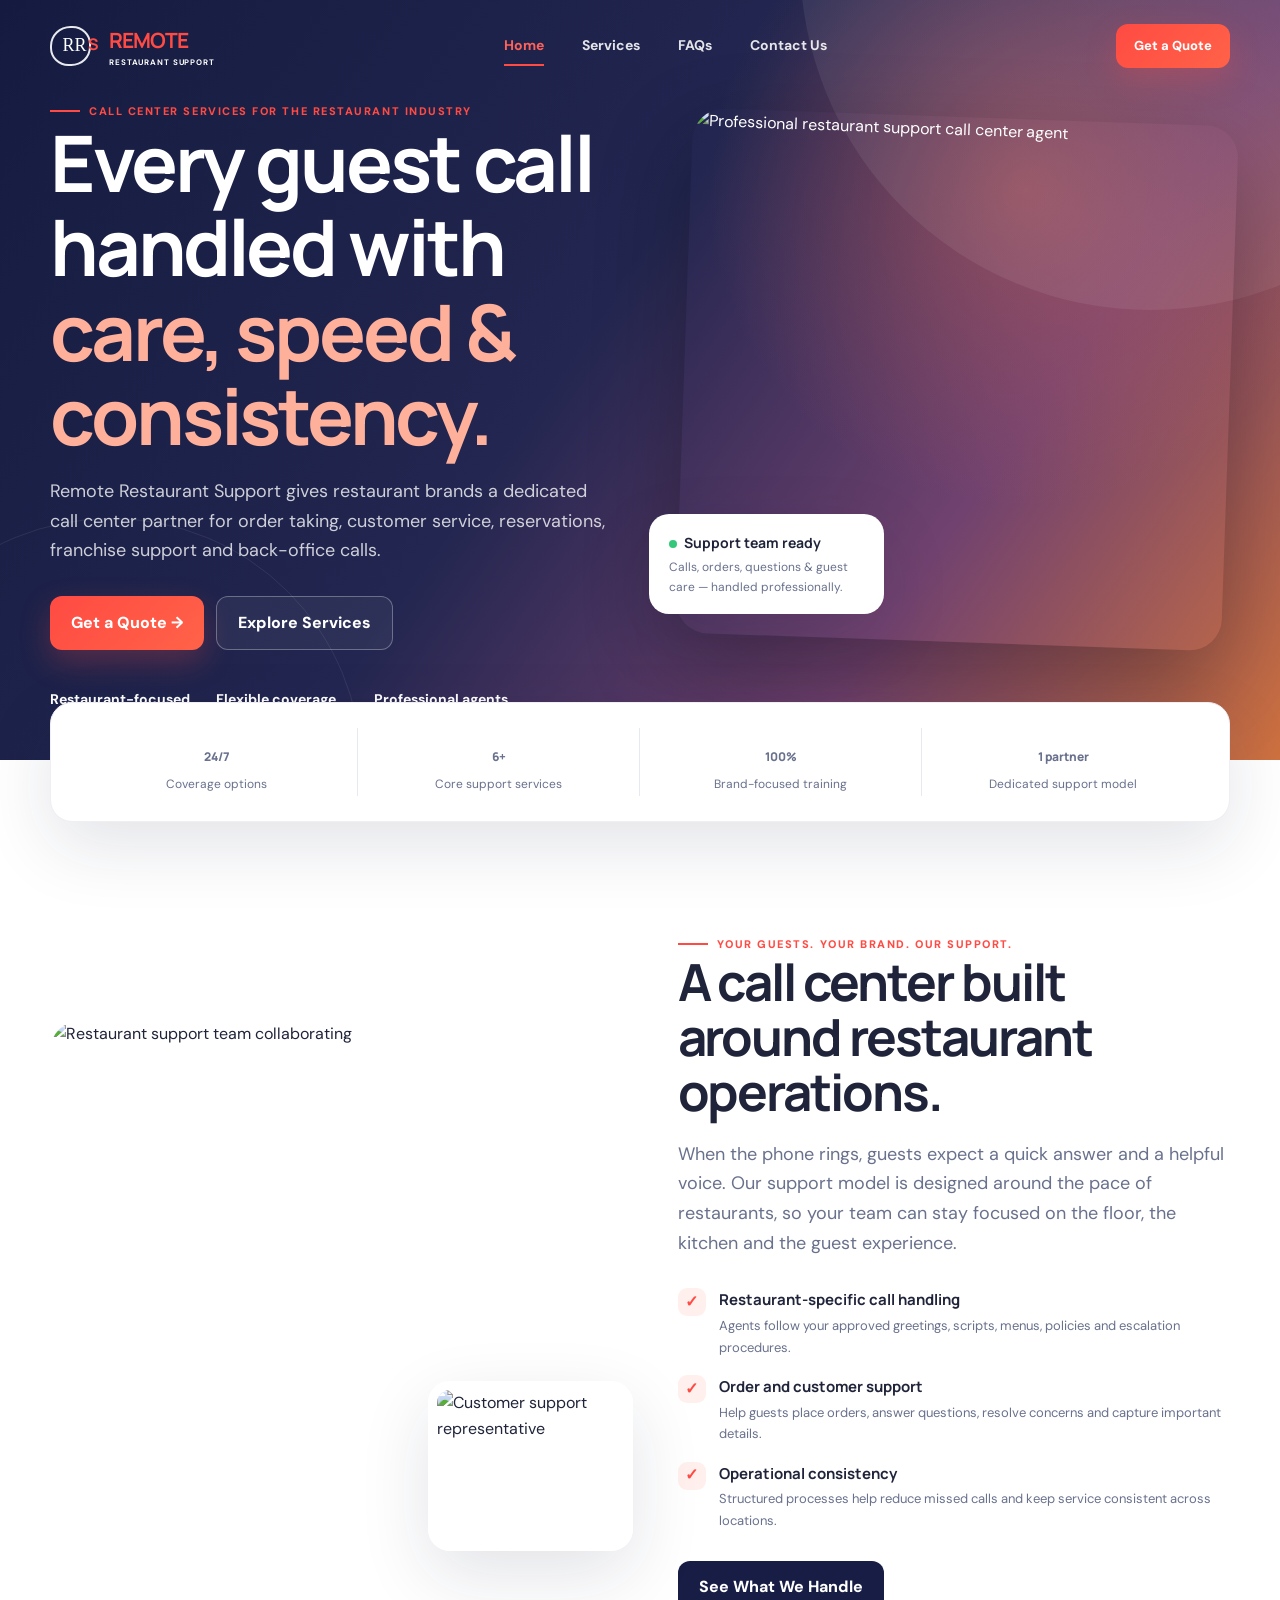
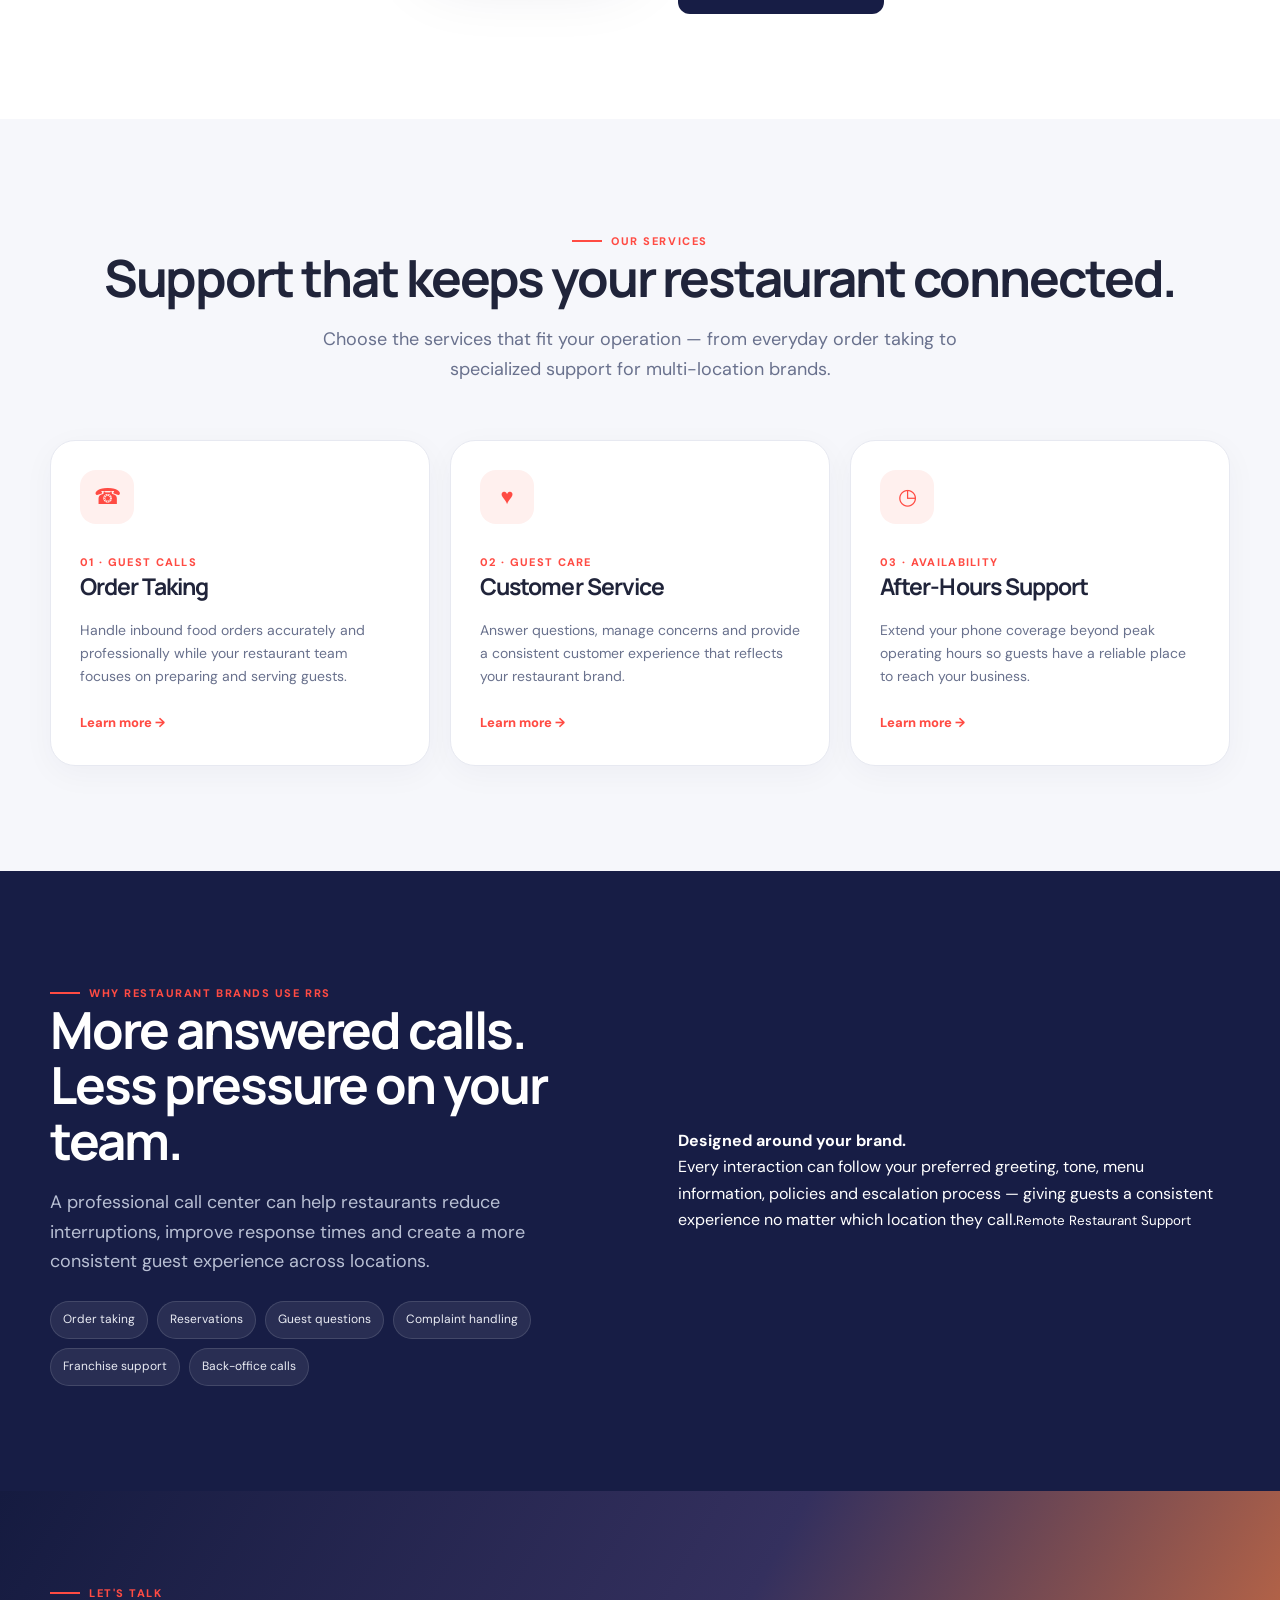
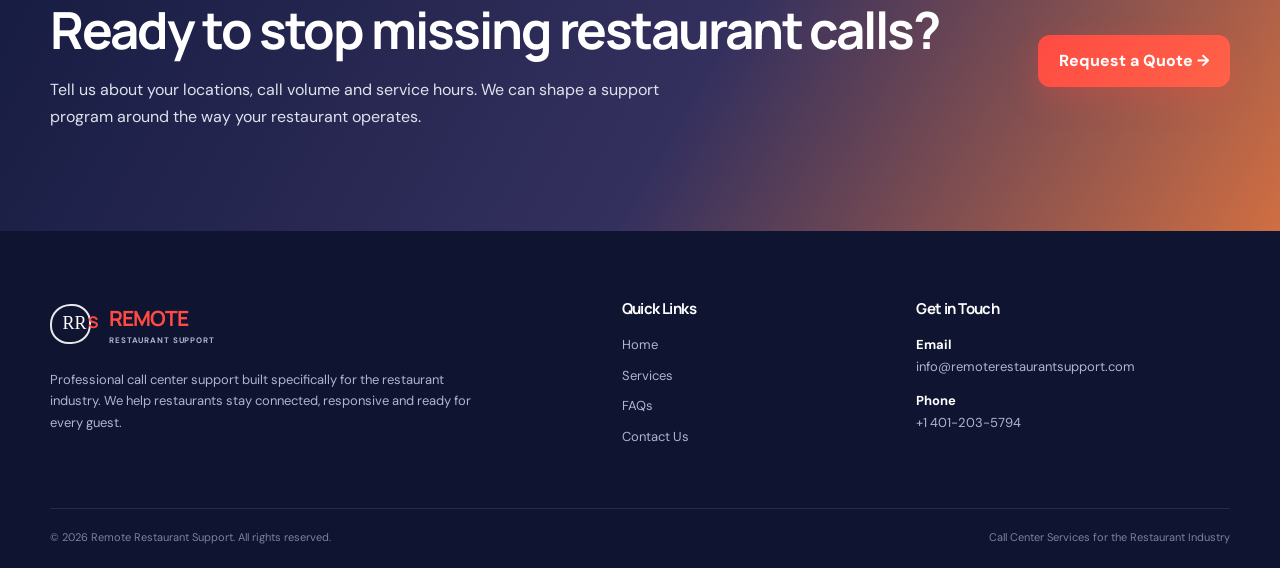
==== index.html @ d1cd43c4 "Initial commit" ====
<!doctype html><html><head><meta charset="utf-8"><meta name="viewport" content="width=device-width,initial-scale=1"><title>Remote Restaurant Support | Call Center Services for Restaurants</title><link rel="stylesheet" href="assets/css/styles.css"></head><body><div id="header"></div>
<section class="hero"><div class="container hero-grid"><div class="hero-copy reveal"><span class="eyebrow">Call Center Services for the Restaurant Industry</span><h1>Every guest call handled with <span>care, speed & consistency.</span></h1><p class="lead">Remote Restaurant Support gives restaurant brands a dedicated call center partner for order taking, customer service, reservations, franchise support and back-office calls.</p><div class="hero-actions"><a class="btn btn-primary" href="contact.html">Get a Quote →</a><a class="btn btn-outline" href="services.html">Explore Services</a></div><div class="trust-row"><div><b>Restaurant-focused</b>Purpose-built support</div><div><b>Flexible coverage</b>Built around your hours</div><div><b>Professional agents</b>Trained to your brand</div></div></div><div class="hero-visual reveal delay-2"><div class="hero-photo"><img src="https://images.unsplash.com/photo-1525182008055-f88b95ff7980?auto=format&fit=crop&w=1200&q=85" alt="Professional restaurant support call center agent"></div><div class="hero-card"><strong><span class="dot"></span>Support team ready</strong><span>Calls, orders, questions & guest care — handled professionally.</span></div></div></div></section>
<section class="stats"><div class="container stats-grid"><div class="stat"><strong><span data-count="24" data-suffix="/7">0</span></strong><span>Coverage options</span></div><div class="stat"><strong><span data-count="6" data-suffix="+">0</span></strong><span>Core support services</span></div><div class="stat"><strong><span data-count="100" data-suffix="%">0</span></strong><span>Brand-focused training</span></div><div class="stat"><strong><span data-count="1" data-suffix=" partner">0</span></strong><span>Dedicated support model</span></div></div></section>
<section class="section"><div class="container split"><div class="image-stack reveal"><img src="https://images.unsplash.com/photo-1556761175-b413da4baf72?auto=format&fit=crop&w=1000&q=85" alt="Restaurant support team collaborating"><img class="mini" src="https://images.unsplash.com/photo-1556740749-887f6717d7e4?auto=format&fit=crop&w=500&q=85" alt="Customer support representative"></div><div class="reveal delay-1"><span class="eyebrow">Your guests. Your brand. Our support.</span><h2>A call center built around restaurant operations.</h2><p class="lead">When the phone rings, guests expect a quick answer and a helpful voice. Our support model is designed around the pace of restaurants, so your team can stay focused on the floor, the kitchen and the guest experience.</p><div class="check-list"><div class="check"><i>✓</i><div><b>Restaurant-specific call handling</b><span>Agents follow your approved greetings, scripts, menus, policies and escalation procedures.</span></div></div><div class="check"><i>✓</i><div><b>Order and customer support</b><span>Help guests place orders, answer questions, resolve concerns and capture important details.</span></div></div><div class="check"><i>✓</i><div><b>Operational consistency</b><span>Structured processes help reduce missed calls and keep service consistent across locations.</span></div></div></div><a class="btn btn-dark" href="services.html">See What We Handle</a></div></div></section>
<section class="section soft"><div class="container"><div class="section-head reveal"><span class="eyebrow">Our Services</span><h2>Support that keeps your restaurant connected.</h2><p class="lead">Choose the services that fit your operation — from everyday order taking to specialized support for multi-location brands.</p></div><div class="cards"><div class="card reveal"><div class="icon">☎</div><span class="service-label">01 · Guest Calls</span><h3>Order Taking</h3><p>Handle inbound food orders accurately and professionally while your restaurant team focuses on preparing and serving guests.</p><a href="services.html">Learn more →</a></div><div class="card reveal delay-1"><div class="icon">♥</div><span class="service-label">02 · Guest Care</span><h3>Customer Service</h3><p>Answer questions, manage concerns and provide a consistent customer experience that reflects your restaurant brand.</p><a href="services.html">Learn more →</a></div><div class="card reveal delay-2"><div class="icon">◷</div><span class="service-label">03 · Availability</span><h3>After-Hours Support</h3><p>Extend your phone coverage beyond peak operating hours so guests have a reliable place to reach your business.</p><a href="services.html">Learn more →</a></div></div></div></section>
<section class="section dark"><div class="container split"><div class="reveal"><span class="eyebrow">Why Restaurant Brands Use RRS</span><h2>More answered calls. Less pressure on your team.</h2><p class="lead">A professional call center can help restaurants reduce interruptions, improve response times and create a more consistent guest experience across locations.</p><div class="pill-row"><span class="pill">Order taking</span><span class="pill">Reservations</span><span class="pill">Guest questions</span><span class="pill">Complaint handling</span><span class="pill">Franchise support</span><span class="pill">Back-office calls</span></div></div><div class="quote reveal delay-2"><strong>Designed around your brand.</strong><br>Every interaction can follow your preferred greeting, tone, menu information, policies and escalation process — giving guests a consistent experience no matter which location they call.<small>Remote Restaurant Support</small></div></div></section>
<section class="callout"><div class="container callout-inner"><div><span class="eyebrow">Let's talk</span><h2>Ready to stop missing restaurant calls?</h2><p>Tell us about your locations, call volume and service hours. We can shape a support program around the way your restaurant operates.</p></div><a class="btn btn-primary" href="contact.html">Request a Quote →</a></div></section><div id="footer"></div><script src="assets/js/template.js"></script><script src="assets/js/app.js"></script><script>document.getElementById('header').innerHTML=header('home');document.getElementById('footer').innerHTML=footer();</script></body></html>
---- assets/css/styles.css ----
@import url('https://fonts.googleapis.com/css2?family=DM+Sans:wght@400;500;600;700&family=Manrope:wght@600;700;800&display=swap');
:root{--navy:#171d45;--navy2:#25265b;--purple:#75446f;--orange:#ff4b43;--orange2:#ff7655;--ink:#20243a;--muted:#69718d;--soft:#f6f7fb;--line:#e7e9f1;--white:#fff;--shadow:0 24px 70px rgba(23,29,69,.12);--radius:24px}
*{box-sizing:border-box}html{scroll-behavior:smooth}body{margin:0;font-family:'DM Sans',sans-serif;color:var(--ink);background:#fff;line-height:1.65}a{text-decoration:none;color:inherit}img{display:block;max-width:100%}.container{width:min(1180px,calc(100% - 40px));margin:auto}.section{padding:105px 0}.eyebrow{display:inline-flex;align-items:center;gap:9px;color:var(--orange);font-weight:800;text-transform:uppercase;letter-spacing:.14em;font-size:11px}.eyebrow:before{content:'';width:30px;height:2px;background:var(--orange)}h1,h2,h3,h4{font-family:'Manrope',sans-serif;line-height:1.08;letter-spacing:-.04em;margin:0 0 20px}h1{font-size:clamp(46px,6.4vw,78px)}h2{font-size:clamp(34px,4vw,54px)}h3{font-size:23px}.lead{font-size:18px;color:var(--muted);max-width:670px}.btn{display:inline-flex;align-items:center;justify-content:center;gap:9px;border:0;border-radius:12px;padding:13px 21px;font-weight:800;transition:.25s;cursor:pointer}.btn-primary{background:linear-gradient(135deg,var(--orange),#ff6248);color:#fff;box-shadow:0 12px 30px rgba(255,75,67,.25)}.btn-primary:hover{transform:translateY(-3px);box-shadow:0 17px 34px rgba(255,75,67,.34)}.btn-outline{border:1px solid rgba(255,255,255,.3);color:#fff;background:rgba(255,255,255,.05)}.btn-outline:hover{background:#fff;color:var(--navy)}.btn-dark{background:var(--navy);color:#fff}
.nav{position:absolute;top:0;left:0;right:0;z-index:50;color:#fff}.nav-inner{height:92px;display:flex;align-items:center;justify-content:space-between}.brand{display:flex;align-items:center;gap:10px}.brand-mark{position:relative;width:49px;height:43px;color:#fff;font-family:Georgia,serif;font-size:18px;line-height:43px;text-align:center}.brand-mark:before{content:'';position:absolute;inset:2px 8px 1px 0;border:2px solid #fff;border-radius:50% 45% 48% 45%;opacity:.9}.brand-mark span{position:relative;z-index:2}.brand-mark b{position:absolute;right:0;bottom:1px;color:var(--orange);font-family:'Manrope';font-size:16px;z-index:3}.brand-text strong{display:block;font-family:'Manrope';font-size:21px;letter-spacing:-.05em;color:var(--orange)}.brand-text small{display:block;font-size:8px;letter-spacing:.11em;color:#fff;font-weight:700;margin-top:-2px}.nav-links{display:flex;align-items:center;gap:38px;font-weight:700;font-size:14px}.nav-links a{opacity:.88;position:relative;transition:.2s}.nav-links a:after{content:'';position:absolute;left:0;right:100%;bottom:-8px;height:2px;background:var(--orange);transition:.25s}.nav-links a:hover,.nav-links a.active{opacity:1;color:#ff6259}.nav-links a.active:after{right:0}.menu{display:none;background:none;border:0;color:#fff;font-size:29px}.nav-cta{padding:11px 18px;font-size:13px}
.hero{min-height:760px;display:flex;align-items:center;position:relative;overflow:hidden;background:radial-gradient(circle at 80% 25%,rgba(255,117,86,.35),transparent 27%),linear-gradient(125deg,#151b40 0%,#222650 45%,#71426f 73%,#ce713f 100%);color:#fff}.hero:before{content:'';position:absolute;width:700px;height:700px;border-radius:50%;right:-220px;top:-390px;background:rgba(255,255,255,.07)}.hero:after{content:'';position:absolute;left:-140px;bottom:-260px;width:500px;height:500px;border-radius:50%;border:1px solid rgba(255,255,255,.08)}.hero-grid{display:grid;grid-template-columns:1.02fr .98fr;gap:65px;align-items:center;position:relative;z-index:2}.hero-copy{padding-top:65px}.hero h1{max-width:730px}.hero h1 span{color:#ffb09a}.hero .lead{color:rgba(255,255,255,.78)}.hero-actions{display:flex;gap:12px;flex-wrap:wrap;margin-top:30px}.trust-row{display:flex;gap:26px;flex-wrap:wrap;margin-top:38px;color:rgba(255,255,255,.7);font-size:12px}.trust-row b{color:#fff;display:block;font-size:14px}.hero-visual{position:relative}.hero-photo{border-radius:32px;overflow:hidden;box-shadow:0 35px 90px rgba(0,0,0,.3);transform:rotate(2deg)}.hero-photo img{width:100%;height:525px;object-fit:cover}.hero-card{position:absolute;left:-35px;bottom:28px;background:#fff;color:var(--ink);border-radius:20px;padding:17px 20px;box-shadow:var(--shadow);width:235px}.hero-card strong{display:block;font-family:'Manrope';font-size:14px}.hero-card span{display:block;color:var(--muted);font-size:12px;margin-top:4px}.hero-card .dot{display:inline-block;width:8px;height:8px;border-radius:50%;background:#35c77a;margin-right:7px}
.stats{margin-top:-58px;position:relative;z-index:5}.stats-grid{display:grid;grid-template-columns:repeat(4,1fr);background:#fff;border:1px solid #eeeef3;border-radius:22px;box-shadow:var(--shadow);padding:25px}.stat{text-align:center;border-right:1px solid var(--line)}.stat:last-child{border:0}.stat strong{display:block;font:800 31px 'Manrope';color:var(--navy)}.stat span{color:var(--muted);font-size:12px}
.section-head{text-align:center;margin-bottom:55px}.section-head .lead{margin:auto}.soft{background:var(--soft)}.dark{background:var(--navy);color:#fff}.dark .lead{color:#b8bfd3}.split{display:grid;grid-template-columns:1fr 1fr;gap:75px;align-items:center}.image-stack{position:relative}.image-stack>img{width:100%;height:500px;object-fit:cover;border-radius:30px}.image-stack .mini{position:absolute;width:205px;height:170px;right:-30px;bottom:-30px;border:9px solid #fff;border-radius:22px;box-shadow:var(--shadow);object-fit:cover}.check-list{display:grid;gap:17px;margin:30px 0}.check{display:flex;gap:13px}.check i{flex:0 0 28px;width:28px;height:28px;display:grid;place-items:center;background:#fff0ee;color:var(--orange);border-radius:9px;font-style:normal;font-weight:900}.check b{display:block;font-family:'Manrope';font-size:15px}.check span{display:block;color:var(--muted);font-size:13px;margin-top:2px}
.cards{display:grid;grid-template-columns:repeat(3,1fr);gap:20px}.card{background:#fff;border:1px solid var(--line);border-radius:25px;padding:29px;transition:.3s;box-shadow:0 8px 32px rgba(23,29,69,.04)}.card:hover{transform:translateY(-8px);box-shadow:var(--shadow)}.icon{width:54px;height:54px;border-radius:16px;display:grid;place-items:center;background:#fff0ee;color:var(--orange);font-size:22px;margin-bottom:24px}.card p{color:var(--muted);font-size:14px}.card a{display:inline-block;color:var(--orange);font-weight:800;font-size:13px;margin-top:10px}.service-label{font-size:11px;font-weight:800;color:var(--orange);text-transform:uppercase;letter-spacing:.12em}
.callout{padding:85px 0;background:linear-gradient(120deg,#151b40,#34305e 55%,#d06e42);color:#fff}.callout-inner{display:flex;justify-content:space-between;align-items:center;gap:35px}.callout p{color:#dfe2ec;max-width:660px}.pill-row{display:flex;flex-wrap:wrap;gap:9px;margin-top:24px}.pill{padding:8px 12px;border-radius:999px;background:rgba(255,255,255,.08);border:1px solid rgba(255,255,255,.12);font-size:12px;color:#e9ebf3}
.page-hero{padding:175px 0 95px;background:radial-gradient(circle at 82% 25%,rgba(255,111,82,.32),transparent 27%),linear-gradient(120deg,#151b40,#31305e 55%,#cb7042);color:#fff;position:relative;overflow:hidden}.page-hero:after{content:'';position:absolute;right:-130px;top:-300px;width:530px;height:530px;border-radius:50%;background:rgba(255,255,255,.07)}.page-hero .container{position:relative;z-index:2}.page-hero p{color:#dce0eb}.process{display:grid;grid-template-columns:repeat(4,1fr);gap:18px}.step{background:#fff;border:1px solid var(--line);border-radius:22px;padding:26px;position:relative}.step-number{font:800 12px 'Manrope';color:var(--orange);letter-spacing:.12em}.step h3{font-size:19px;margin-top:14px}.step p{color:var(--muted);font-size:13px}
.faq-grid{max-width:950px;margin:auto}.faq-section{margin-bottom:58px}.faq-section h2{text-align:center;font-size:32px}.faq-item{border:1px solid var(--line);border-radius:15px;background:#fff;margin:10px 0;overflow:hidden;box-shadow:0 6px 22px rgba(23,29,69,.035)}.faq-q{width:100%;padding:19px 21px;border:0;background:none;text-align:left;display:flex;justify-content:space-between;gap:20px;font:700 15px 'DM Sans';color:var(--ink);cursor:pointer}.faq-q span{color:var(--orange);font-size:22px;line-height:1;transition:.25s}.faq-a{max-height:0;overflow:hidden;padding:0 21px;color:var(--muted);font-size:14px;transition:.3s}.faq-item.open .faq-a{max-height:170px;padding-bottom:19px}.faq-item.open .faq-q span{transform:rotate(45deg)}
.contact-grid{display:grid;grid-template-columns:.9fr 1.1fr;gap:55px;align-items:start}.contact-panel{background:linear-gradient(145deg,#151b40,#272a59);color:#fff;border-radius:28px;padding:34px;position:relative;overflow:hidden}.contact-panel:after{content:'';position:absolute;width:230px;height:230px;border-radius:50%;right:-90px;bottom:-100px;background:rgba(255,255,255,.07)}.contact-panel p{color:#c2c7d8}.contact-item{display:flex;gap:13px;align-items:flex-start;padding:17px 0;border-top:1px solid rgba(255,255,255,.12)}.contact-item:first-of-type{margin-top:30px}.contact-icon{width:40px;height:40px;border-radius:12px;background:rgba(255,255,255,.1);display:grid;place-items:center;color:#ff8370}.contact-item b{display:block;font-size:13px}.contact-item a{color:#fff;font-size:13px}.form-card{padding:34px;border:1px solid var(--line);border-radius:28px;box-shadow:var(--shadow)}.form{display:grid;grid-template-columns:1fr 1fr;gap:15px}.field{display:grid;gap:7px}.field.full{grid-column:1/-1}.field label{font-size:12px;font-weight:800}.field input,.field textarea,.field select{width:100%;padding:14px 15px;border:1px solid #dfe2ea;border-radius:12px;font:inherit;outline:none;background:#fff}.field textarea{min-height:135px;resize:vertical}.field input:focus,.field textarea:focus,.field select:focus{border-color:var(--orange);box-shadow:0 0 0 4px rgba(255,75,67,.09)}
footer{background:#0f1430;color:#fff;padding:70px 0 22px}.footer-top{display:grid;grid-template-columns:1.4fr .65fr .85fr;gap:55px}.footer-brand .brand-text small{color:#aeb6cc}.footer-copy{color:#9fa8c0;max-width:430px;font-size:13px;margin-top:22px}.footer-top h4{font-size:15px;margin-bottom:17px}.footer-top>div>a:not(.brand){display:block;color:#aeb6cc;font-size:13px;margin:9px 0}.footer-top p{color:#aeb6cc;font-size:13px}.footer-top p b{color:#fff}.copyright{border-top:1px solid #252c4a;margin-top:52px;padding-top:19px;display:flex;justify-content:space-between;color:#79839f;font-size:11px}
.reveal{opacity:0;transform:translateY(25px);transition:opacity .7s ease,transform .7s ease}.reveal.visible{opacity:1;transform:none}.delay-1{transition-delay:.1s}.delay-2{transition-delay:.2s}.delay-3{transition-delay:.3s}
@media(max-width:900px){.nav-links{display:none;position:absolute;top:78px;left:20px;right:20px;background:#11183a;padding:21px;border-radius:18px;flex-direction:column;align-items:flex-start;gap:17px;box-shadow:0 20px 50px rgba(0,0,0,.2)}.nav-links.open{display:flex}.menu{display:block}.nav-cta{display:none}.hero{min-height:auto;padding:145px 0 105px}.hero-grid,.split,.contact-grid{grid-template-columns:1fr}.hero-visual{max-width:650px}.stats-grid{grid-template-columns:repeat(2,1fr);gap:18px}.stat:nth-child(2){border:0}.cards{grid-template-columns:1fr 1fr}.process{grid-template-columns:1fr 1fr}.footer-top{grid-template-columns:1fr 1fr}.callout-inner{align-items:flex-start;flex-direction:column}}
@media(max-width:600px){.container{width:calc(100% - 28px)}.section{padding:75px 0}.hero h1{font-size:44px}.hero-photo img{height:390px}.hero-card{left:10px;bottom:14px}.stats{margin-top:-32px}.stats-grid{padding:17px}.stat strong{font-size:25px}.cards,.process,.footer-top{grid-template-columns:1fr}.form{grid-template-columns:1fr}.field.full{grid-column:auto}.page-hero{padding:145px 0 75px}.copyright{flex-direction:column;gap:6px}.brand-text strong{font-size:19px}.nav-inner{height:82px}}
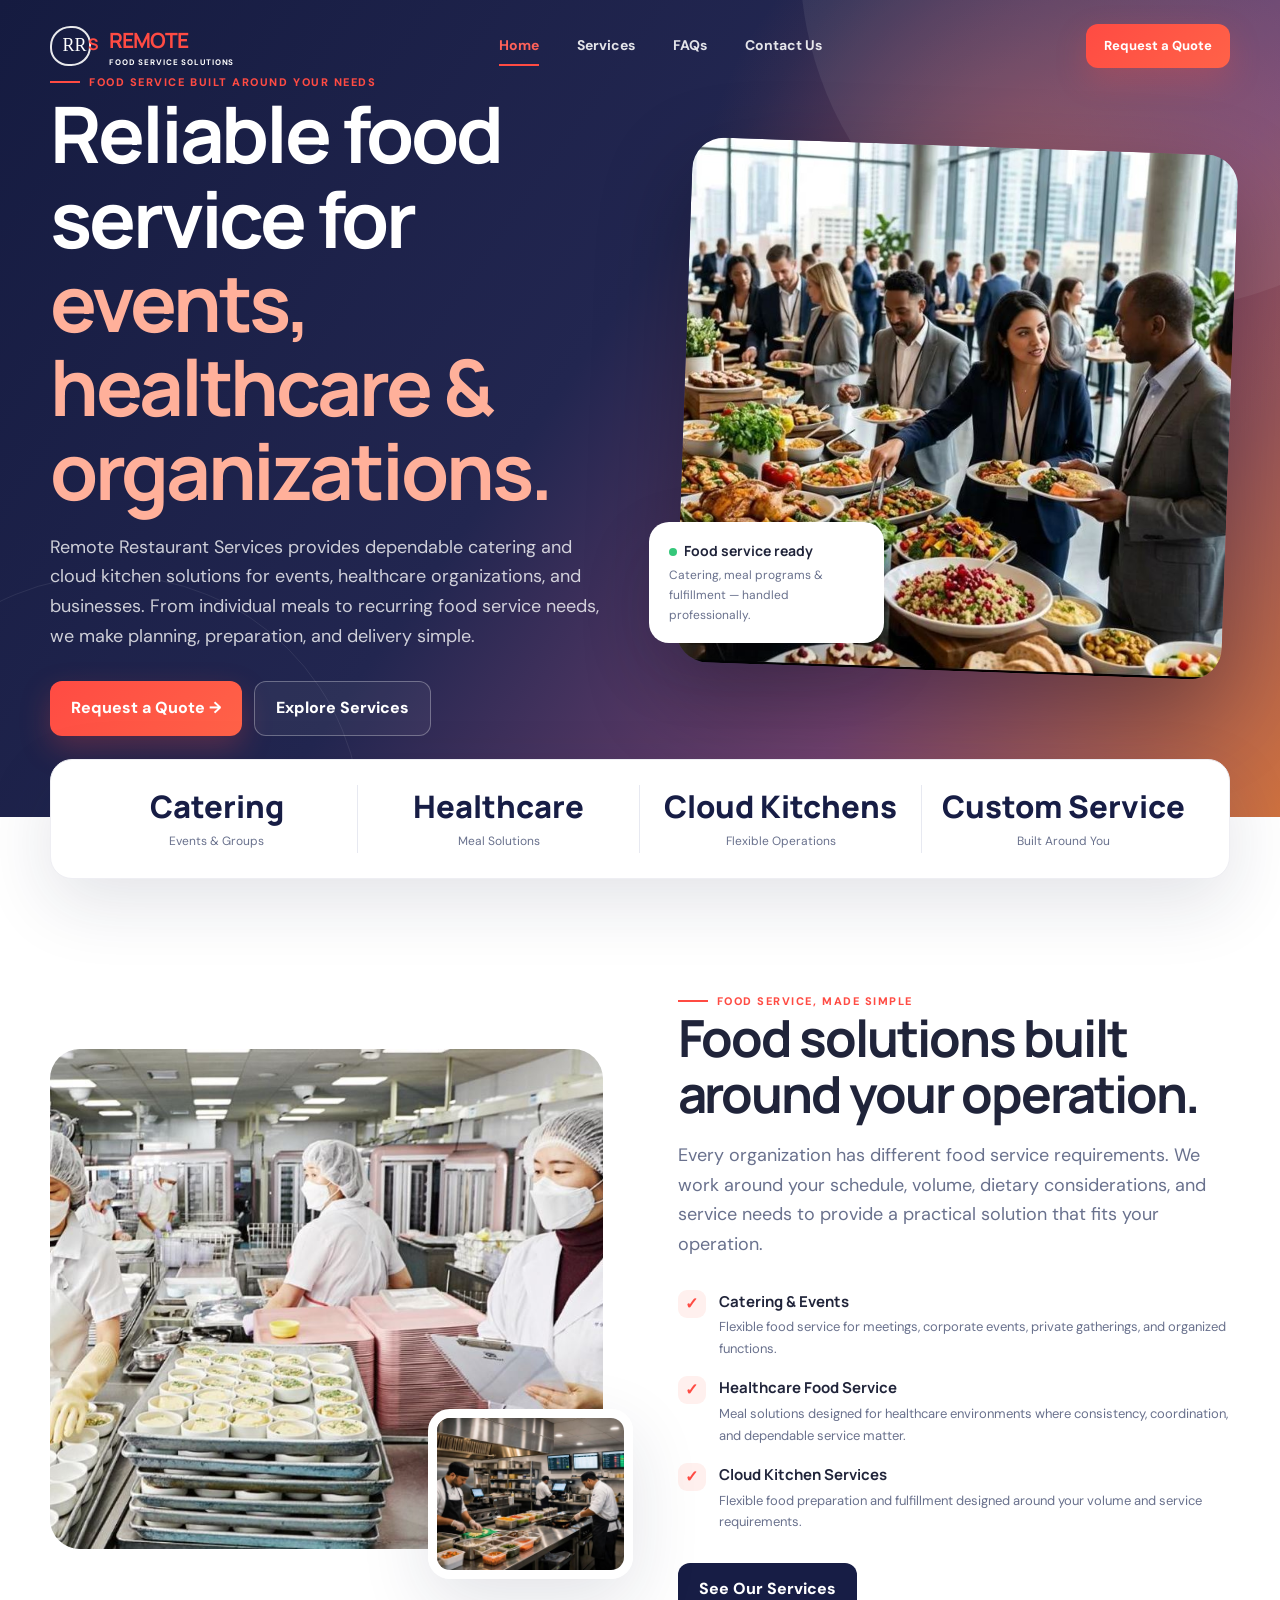
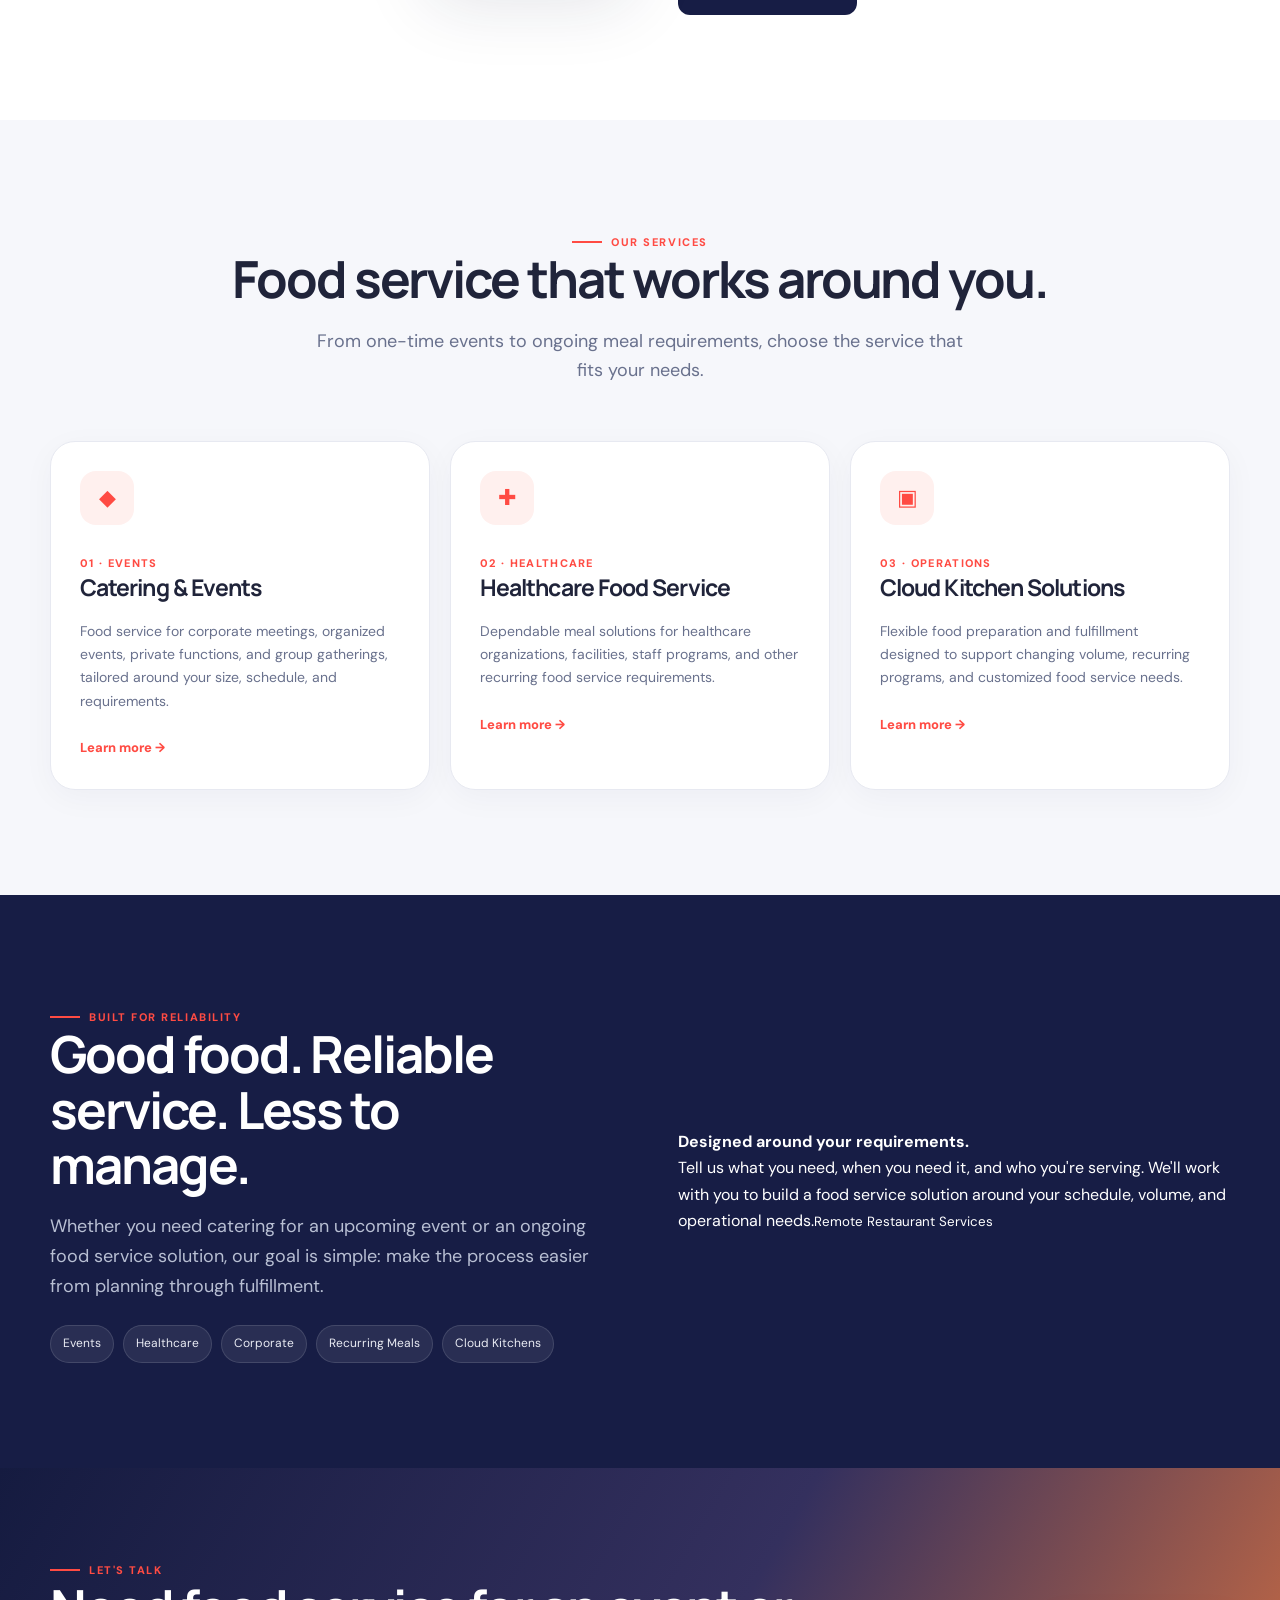
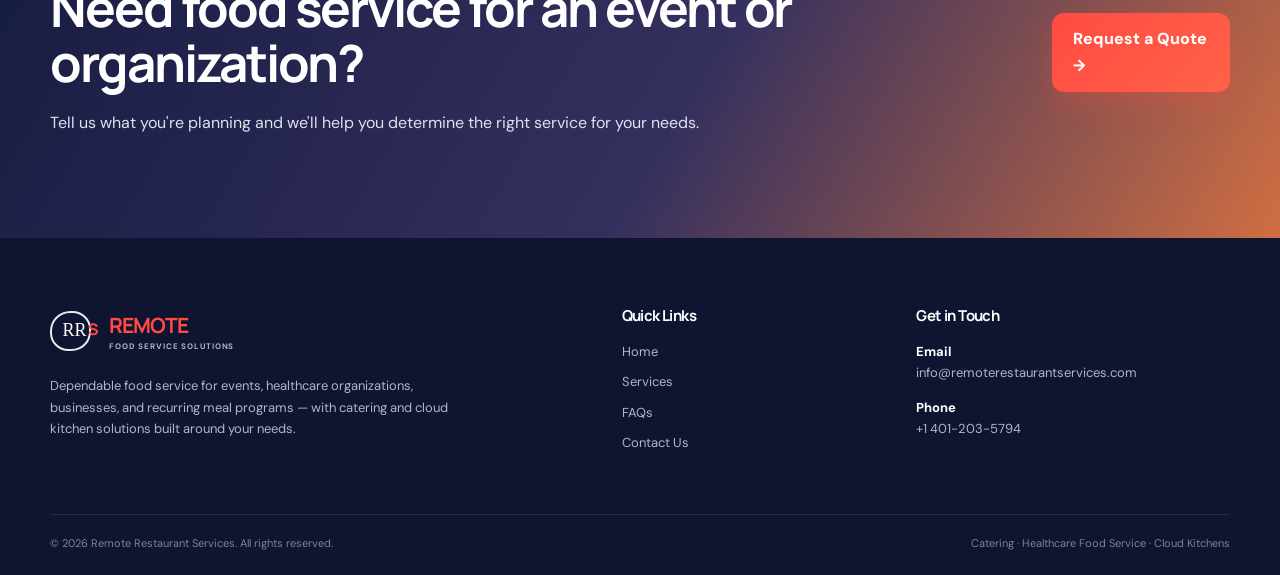
==== commit 116a9713: "Content changes" ====
--- a/index.html
+++ b/index.html
@@ -1,7 +1,56 @@
-<!doctype html><html><head><meta charset="utf-8"><meta name="viewport" content="width=device-width,initial-scale=1"><title>Remote Restaurant Support | Call Center Services for Restaurants</title><link rel="stylesheet" href="assets/css/styles.css"></head><body><div id="header"></div>
-<section class="hero"><div class="container hero-grid"><div class="hero-copy reveal"><span class="eyebrow">Call Center Services for the Restaurant Industry</span><h1>Every guest call handled with <span>care, speed & consistency.</span></h1><p class="lead">Remote Restaurant Support gives restaurant brands a dedicated call center partner for order taking, customer service, reservations, franchise support and back-office calls.</p><div class="hero-actions"><a class="btn btn-primary" href="contact.html">Get a Quote →</a><a class="btn btn-outline" href="services.html">Explore Services</a></div><div class="trust-row"><div><b>Restaurant-focused</b>Purpose-built support</div><div><b>Flexible coverage</b>Built around your hours</div><div><b>Professional agents</b>Trained to your brand</div></div></div><div class="hero-visual reveal delay-2"><div class="hero-photo"><img src="https://images.unsplash.com/photo-1525182008055-f88b95ff7980?auto=format&fit=crop&w=1200&q=85" alt="Professional restaurant support call center agent"></div><div class="hero-card"><strong><span class="dot"></span>Support team ready</strong><span>Calls, orders, questions & guest care — handled professionally.</span></div></div></div></section>
-<section class="stats"><div class="container stats-grid"><div class="stat"><strong><span data-count="24" data-suffix="/7">0</span></strong><span>Coverage options</span></div><div class="stat"><strong><span data-count="6" data-suffix="+">0</span></strong><span>Core support services</span></div><div class="stat"><strong><span data-count="100" data-suffix="%">0</span></strong><span>Brand-focused training</span></div><div class="stat"><strong><span data-count="1" data-suffix=" partner">0</span></strong><span>Dedicated support model</span></div></div></section>
-<section class="section"><div class="container split"><div class="image-stack reveal"><img src="https://images.unsplash.com/photo-1556761175-b413da4baf72?auto=format&fit=crop&w=1000&q=85" alt="Restaurant support team collaborating"><img class="mini" src="https://images.unsplash.com/photo-1556740749-887f6717d7e4?auto=format&fit=crop&w=500&q=85" alt="Customer support representative"></div><div class="reveal delay-1"><span class="eyebrow">Your guests. Your brand. Our support.</span><h2>A call center built around restaurant operations.</h2><p class="lead">When the phone rings, guests expect a quick answer and a helpful voice. Our support model is designed around the pace of restaurants, so your team can stay focused on the floor, the kitchen and the guest experience.</p><div class="check-list"><div class="check"><i>✓</i><div><b>Restaurant-specific call handling</b><span>Agents follow your approved greetings, scripts, menus, policies and escalation procedures.</span></div></div><div class="check"><i>✓</i><div><b>Order and customer support</b><span>Help guests place orders, answer questions, resolve concerns and capture important details.</span></div></div><div class="check"><i>✓</i><div><b>Operational consistency</b><span>Structured processes help reduce missed calls and keep service consistent across locations.</span></div></div></div><a class="btn btn-dark" href="services.html">See What We Handle</a></div></div></section>
-<section class="section soft"><div class="container"><div class="section-head reveal"><span class="eyebrow">Our Services</span><h2>Support that keeps your restaurant connected.</h2><p class="lead">Choose the services that fit your operation — from everyday order taking to specialized support for multi-location brands.</p></div><div class="cards"><div class="card reveal"><div class="icon">☎</div><span class="service-label">01 · Guest Calls</span><h3>Order Taking</h3><p>Handle inbound food orders accurately and professionally while your restaurant team focuses on preparing and serving guests.</p><a href="services.html">Learn more →</a></div><div class="card reveal delay-1"><div class="icon">♥</div><span class="service-label">02 · Guest Care</span><h3>Customer Service</h3><p>Answer questions, manage concerns and provide a consistent customer experience that reflects your restaurant brand.</p><a href="services.html">Learn more →</a></div><div class="card reveal delay-2"><div class="icon">◷</div><span class="service-label">03 · Availability</span><h3>After-Hours Support</h3><p>Extend your phone coverage beyond peak operating hours so guests have a reliable place to reach your business.</p><a href="services.html">Learn more →</a></div></div></div></section>
-<section class="section dark"><div class="container split"><div class="reveal"><span class="eyebrow">Why Restaurant Brands Use RRS</span><h2>More answered calls. Less pressure on your team.</h2><p class="lead">A professional call center can help restaurants reduce interruptions, improve response times and create a more consistent guest experience across locations.</p><div class="pill-row"><span class="pill">Order taking</span><span class="pill">Reservations</span><span class="pill">Guest questions</span><span class="pill">Complaint handling</span><span class="pill">Franchise support</span><span class="pill">Back-office calls</span></div></div><div class="quote reveal delay-2"><strong>Designed around your brand.</strong><br>Every interaction can follow your preferred greeting, tone, menu information, policies and escalation process — giving guests a consistent experience no matter which location they call.<small>Remote Restaurant Support</small></div></div></section>
-<section class="callout"><div class="container callout-inner"><div><span class="eyebrow">Let's talk</span><h2>Ready to stop missing restaurant calls?</h2><p>Tell us about your locations, call volume and service hours. We can shape a support program around the way your restaurant operates.</p></div><a class="btn btn-primary" href="contact.html">Request a Quote →</a></div></section><div id="footer"></div><script src="assets/js/template.js"></script><script src="assets/js/app.js"></script><script>document.getElementById('header').innerHTML=header('home');document.getElementById('footer').innerHTML=footer();</script></body></html>
+<!doctype html>
+<html lang="en">
+<head>
+<meta charset="utf-8"><meta name="viewport" content="width=device-width,initial-scale=1">
+<title>Remote Restaurant Services | Catering, Healthcare & Cloud Kitchens</title>
+<meta name="description" content="Remote Restaurant Services provides catering, healthcare food service and cloud kitchen solutions for events, organizations and recurring meal programs.">
+<link rel="stylesheet" href="assets/css/styles.css">
+</head>
+<body><div id="header"></div>
+
+<section class="hero"><div class="container hero-grid">
+  <div class="hero-copy reveal">
+    <span class="eyebrow">Food Service Built Around Your Needs</span>
+    <h1>Reliable food service for <span>events, healthcare & organizations.</span></h1>
+    <p class="lead">Remote Restaurant Services provides dependable catering and cloud kitchen solutions for events, healthcare organizations, and businesses. From individual meals to recurring food service needs, we make planning, preparation, and delivery simple.</p>
+    <div class="hero-actions"><a class="btn btn-primary" href="contact.html">Request a Quote →</a><a class="btn btn-outline" href="services.html">Explore Services</a></div>
+    <div class="trust-row"><div><b>Catering</b>Events & groups</div><div><b>Healthcare</b>Meal solutions</div><div><b>Cloud kitchens</b>Flexible operations</div></div>
+  </div>
+  <div class="hero-visual reveal delay-2"><div class="hero-photo"><img src="assets/images/food-catering.jpg" alt="Professional catering service at a business event" loading="eager" decoding="async" fetchpriority="high"></div><div class="hero-card"><strong><span class="dot"></span>Food service ready</strong><span>Catering, meal programs & fulfillment — handled professionally.</span></div></div>
+</div></section>
+
+<section class="stats"><div class="container stats-grid">
+  <div class="stat"><strong>Catering</strong><span>Events & Groups</span></div>
+  <div class="stat"><strong>Healthcare</strong><span>Meal Solutions</span></div>
+  <div class="stat"><strong>Cloud Kitchens</strong><span>Flexible Operations</span></div>
+  <div class="stat"><strong>Custom Service</strong><span>Built Around You</span></div>
+</div></section>
+
+<section class="section"><div class="container split">
+  <div class="image-stack reveal"><img src="assets/images/food-healthcare.jpg" alt="Healthcare food service and prepared meals" loading="lazy" decoding="async"><img class="mini" src="assets/images/food-cloud-kitchen.jpg" alt="Professional cloud kitchen food preparation" loading="lazy" decoding="async"></div>
+  <div class="reveal delay-1"><span class="eyebrow">Food Service, Made Simple</span><h2>Food solutions built around your operation.</h2><p class="lead">Every organization has different food service requirements. We work around your schedule, volume, dietary considerations, and service needs to provide a practical solution that fits your operation.</p>
+    <div class="check-list">
+      <div class="check"><i>✓</i><div><b>Catering & Events</b><span>Flexible food service for meetings, corporate events, private gatherings, and organized functions.</span></div></div>
+      <div class="check"><i>✓</i><div><b>Healthcare Food Service</b><span>Meal solutions designed for healthcare environments where consistency, coordination, and dependable service matter.</span></div></div>
+      <div class="check"><i>✓</i><div><b>Cloud Kitchen Services</b><span>Flexible food preparation and fulfillment designed around your volume and service requirements.</span></div></div>
+    </div>
+    <a class="btn btn-dark" href="services.html">See Our Services</a>
+  </div>
+</div></section>
+
+<section class="section soft"><div class="container"><div class="section-head reveal"><span class="eyebrow">Our Services</span><h2>Food service that works around you.</h2><p class="lead">From one-time events to ongoing meal requirements, choose the service that fits your needs.</p></div>
+  <div class="cards">
+    <div class="card reveal"><div class="icon">◆</div><span class="service-label">01 · Events</span><h3>Catering & Events</h3><p>Food service for corporate meetings, organized events, private functions, and group gatherings, tailored around your size, schedule, and requirements.</p><a href="services.html">Learn more →</a></div>
+    <div class="card reveal delay-1"><div class="icon">✚</div><span class="service-label">02 · Healthcare</span><h3>Healthcare Food Service</h3><p>Dependable meal solutions for healthcare organizations, facilities, staff programs, and other recurring food service requirements.</p><a href="services.html">Learn more →</a></div>
+    <div class="card reveal delay-2"><div class="icon">▣</div><span class="service-label">03 · Operations</span><h3>Cloud Kitchen Solutions</h3><p>Flexible food preparation and fulfillment designed to support changing volume, recurring programs, and customized food service needs.</p><a href="services.html">Learn more →</a></div>
+  </div>
+</div></section>
+
+<section class="section dark"><div class="container split">
+  <div class="reveal"><span class="eyebrow">Built for Reliability</span><h2>Good food. Reliable service. Less to manage.</h2><p class="lead">Whether you need catering for an upcoming event or an ongoing food service solution, our goal is simple: make the process easier from planning through fulfillment.</p><div class="pill-row"><span class="pill">Events</span><span class="pill">Healthcare</span><span class="pill">Corporate</span><span class="pill">Recurring Meals</span><span class="pill">Cloud Kitchens</span></div></div>
+  <div class="quote reveal delay-2"><strong>Designed around your requirements.</strong><br>Tell us what you need, when you need it, and who you're serving. We'll work with you to build a food service solution around your schedule, volume, and operational needs.<small>Remote Restaurant Services</small></div>
+</div></section>
+
+<section class="callout"><div class="container callout-inner"><div><span class="eyebrow">Let's Talk</span><h2>Need food service for an event or organization?</h2><p>Tell us what you're planning and we'll help you determine the right service for your needs.</p></div><a class="btn btn-primary" href="contact.html">Request a Quote →</a></div></section>
+<div id="footer"></div><script src="assets/js/template.js"></script><script src="assets/js/app.js"></script><script>document.getElementById('header').innerHTML=header('home');document.getElementById('footer').innerHTML=footer();</script>
+</body></html>
--- a/assets/css/styles.css
+++ b/assets/css/styles.css
@@ -5,6 +5,8 @@
 .hero{min-height:760px;display:flex;align-items:center;position:relative;overflow:hidden;background:radial-gradient(circle at 80% 25%,rgba(255,117,86,.35),transparent 27%),linear-gradient(125deg,#151b40 0%,#222650 45%,#71426f 73%,#ce713f 100%);color:#fff}.hero:before{content:'';position:absolute;width:700px;height:700px;border-radius:50%;right:-220px;top:-390px;background:rgba(255,255,255,.07)}.hero:after{content:'';position:absolute;left:-140px;bottom:-260px;width:500px;height:500px;border-radius:50%;border:1px solid rgba(255,255,255,.08)}.hero-grid{display:grid;grid-template-columns:1.02fr .98fr;gap:65px;align-items:center;position:relative;z-index:2}.hero-copy{padding-top:65px}.hero h1{max-width:730px}.hero h1 span{color:#ffb09a}.hero .lead{color:rgba(255,255,255,.78)}.hero-actions{display:flex;gap:12px;flex-wrap:wrap;margin-top:30px}.trust-row{display:flex;gap:26px;flex-wrap:wrap;margin-top:38px;color:rgba(255,255,255,.7);font-size:12px}.trust-row b{color:#fff;display:block;font-size:14px}.hero-visual{position:relative}.hero-photo{border-radius:32px;overflow:hidden;box-shadow:0 35px 90px rgba(0,0,0,.3);transform:rotate(2deg)}.hero-photo img{width:100%;height:525px;object-fit:cover}.hero-card{position:absolute;left:-35px;bottom:28px;background:#fff;color:var(--ink);border-radius:20px;padding:17px 20px;box-shadow:var(--shadow);width:235px}.hero-card strong{display:block;font-family:'Manrope';font-size:14px}.hero-card span{display:block;color:var(--muted);font-size:12px;margin-top:4px}.hero-card .dot{display:inline-block;width:8px;height:8px;border-radius:50%;background:#35c77a;margin-right:7px}
 .stats{margin-top:-58px;position:relative;z-index:5}.stats-grid{display:grid;grid-template-columns:repeat(4,1fr);background:#fff;border:1px solid #eeeef3;border-radius:22px;box-shadow:var(--shadow);padding:25px}.stat{text-align:center;border-right:1px solid var(--line)}.stat:last-child{border:0}.stat strong{display:block;font:800 31px 'Manrope';color:var(--navy)}.stat span{color:var(--muted);font-size:12px}
 .section-head{text-align:center;margin-bottom:55px}.section-head .lead{margin:auto}.soft{background:var(--soft)}.dark{background:var(--navy);color:#fff}.dark .lead{color:#b8bfd3}.split{display:grid;grid-template-columns:1fr 1fr;gap:75px;align-items:center}.image-stack{position:relative}.image-stack>img{width:100%;height:500px;object-fit:cover;border-radius:30px}.image-stack .mini{position:absolute;width:205px;height:170px;right:-30px;bottom:-30px;border:9px solid #fff;border-radius:22px;box-shadow:var(--shadow);object-fit:cover}.check-list{display:grid;gap:17px;margin:30px 0}.check{display:flex;gap:13px}.check i{flex:0 0 28px;width:28px;height:28px;display:grid;place-items:center;background:#fff0ee;color:var(--orange);border-radius:9px;font-style:normal;font-weight:900}.check b{display:block;font-family:'Manrope';font-size:15px}.check span{display:block;color:var(--muted);font-size:13px;margin-top:2px}
+
+.image-gallery{display:grid;grid-template-columns:repeat(3,1fr);gap:18px;margin-top:55px}.image-gallery figure{margin:0;border-radius:24px;overflow:hidden;box-shadow:0 12px 35px rgba(23,29,69,.10);background:#fff}.image-gallery img{width:100%;height:260px;object-fit:cover}.image-gallery figcaption{padding:14px 17px;font:700 13px 'Manrope';color:var(--ink)}
 .cards{display:grid;grid-template-columns:repeat(3,1fr);gap:20px}.card{background:#fff;border:1px solid var(--line);border-radius:25px;padding:29px;transition:.3s;box-shadow:0 8px 32px rgba(23,29,69,.04)}.card:hover{transform:translateY(-8px);box-shadow:var(--shadow)}.icon{width:54px;height:54px;border-radius:16px;display:grid;place-items:center;background:#fff0ee;color:var(--orange);font-size:22px;margin-bottom:24px}.card p{color:var(--muted);font-size:14px}.card a{display:inline-block;color:var(--orange);font-weight:800;font-size:13px;margin-top:10px}.service-label{font-size:11px;font-weight:800;color:var(--orange);text-transform:uppercase;letter-spacing:.12em}
 .callout{padding:85px 0;background:linear-gradient(120deg,#151b40,#34305e 55%,#d06e42);color:#fff}.callout-inner{display:flex;justify-content:space-between;align-items:center;gap:35px}.callout p{color:#dfe2ec;max-width:660px}.pill-row{display:flex;flex-wrap:wrap;gap:9px;margin-top:24px}.pill{padding:8px 12px;border-radius:999px;background:rgba(255,255,255,.08);border:1px solid rgba(255,255,255,.12);font-size:12px;color:#e9ebf3}
 .page-hero{padding:175px 0 95px;background:radial-gradient(circle at 82% 25%,rgba(255,111,82,.32),transparent 27%),linear-gradient(120deg,#151b40,#31305e 55%,#cb7042);color:#fff;position:relative;overflow:hidden}.page-hero:after{content:'';position:absolute;right:-130px;top:-300px;width:530px;height:530px;border-radius:50%;background:rgba(255,255,255,.07)}.page-hero .container{position:relative;z-index:2}.page-hero p{color:#dce0eb}.process{display:grid;grid-template-columns:repeat(4,1fr);gap:18px}.step{background:#fff;border:1px solid var(--line);border-radius:22px;padding:26px;position:relative}.step-number{font:800 12px 'Manrope';color:var(--orange);letter-spacing:.12em}.step h3{font-size:19px;margin-top:14px}.step p{color:var(--muted);font-size:13px}
@@ -12,5 +14,5 @@
 .contact-grid{display:grid;grid-template-columns:.9fr 1.1fr;gap:55px;align-items:start}.contact-panel{background:linear-gradient(145deg,#151b40,#272a59);color:#fff;border-radius:28px;padding:34px;position:relative;overflow:hidden}.contact-panel:after{content:'';position:absolute;width:230px;height:230px;border-radius:50%;right:-90px;bottom:-100px;background:rgba(255,255,255,.07)}.contact-panel p{color:#c2c7d8}.contact-item{display:flex;gap:13px;align-items:flex-start;padding:17px 0;border-top:1px solid rgba(255,255,255,.12)}.contact-item:first-of-type{margin-top:30px}.contact-icon{width:40px;height:40px;border-radius:12px;background:rgba(255,255,255,.1);display:grid;place-items:center;color:#ff8370}.contact-item b{display:block;font-size:13px}.contact-item a{color:#fff;font-size:13px}.form-card{padding:34px;border:1px solid var(--line);border-radius:28px;box-shadow:var(--shadow)}.form{display:grid;grid-template-columns:1fr 1fr;gap:15px}.field{display:grid;gap:7px}.field.full{grid-column:1/-1}.field label{font-size:12px;font-weight:800}.field input,.field textarea,.field select{width:100%;padding:14px 15px;border:1px solid #dfe2ea;border-radius:12px;font:inherit;outline:none;background:#fff}.field textarea{min-height:135px;resize:vertical}.field input:focus,.field textarea:focus,.field select:focus{border-color:var(--orange);box-shadow:0 0 0 4px rgba(255,75,67,.09)}
 footer{background:#0f1430;color:#fff;padding:70px 0 22px}.footer-top{display:grid;grid-template-columns:1.4fr .65fr .85fr;gap:55px}.footer-brand .brand-text small{color:#aeb6cc}.footer-copy{color:#9fa8c0;max-width:430px;font-size:13px;margin-top:22px}.footer-top h4{font-size:15px;margin-bottom:17px}.footer-top>div>a:not(.brand){display:block;color:#aeb6cc;font-size:13px;margin:9px 0}.footer-top p{color:#aeb6cc;font-size:13px}.footer-top p b{color:#fff}.copyright{border-top:1px solid #252c4a;margin-top:52px;padding-top:19px;display:flex;justify-content:space-between;color:#79839f;font-size:11px}
 .reveal{opacity:0;transform:translateY(25px);transition:opacity .7s ease,transform .7s ease}.reveal.visible{opacity:1;transform:none}.delay-1{transition-delay:.1s}.delay-2{transition-delay:.2s}.delay-3{transition-delay:.3s}
-@media(max-width:900px){.nav-links{display:none;position:absolute;top:78px;left:20px;right:20px;background:#11183a;padding:21px;border-radius:18px;flex-direction:column;align-items:flex-start;gap:17px;box-shadow:0 20px 50px rgba(0,0,0,.2)}.nav-links.open{display:flex}.menu{display:block}.nav-cta{display:none}.hero{min-height:auto;padding:145px 0 105px}.hero-grid,.split,.contact-grid{grid-template-columns:1fr}.hero-visual{max-width:650px}.stats-grid{grid-template-columns:repeat(2,1fr);gap:18px}.stat:nth-child(2){border:0}.cards{grid-template-columns:1fr 1fr}.process{grid-template-columns:1fr 1fr}.footer-top{grid-template-columns:1fr 1fr}.callout-inner{align-items:flex-start;flex-direction:column}}
-@media(max-width:600px){.container{width:calc(100% - 28px)}.section{padding:75px 0}.hero h1{font-size:44px}.hero-photo img{height:390px}.hero-card{left:10px;bottom:14px}.stats{margin-top:-32px}.stats-grid{padding:17px}.stat strong{font-size:25px}.cards,.process,.footer-top{grid-template-columns:1fr}.form{grid-template-columns:1fr}.field.full{grid-column:auto}.page-hero{padding:145px 0 75px}.copyright{flex-direction:column;gap:6px}.brand-text strong{font-size:19px}.nav-inner{height:82px}}
+@media(max-width:900px){.image-gallery{grid-template-columns:1fr 1fr}.image-gallery img{height:240px}.nav-links{display:none;position:absolute;top:78px;left:20px;right:20px;background:#11183a;padding:21px;border-radius:18px;flex-direction:column;align-items:flex-start;gap:17px;box-shadow:0 20px 50px rgba(0,0,0,.2)}.nav-links.open{display:flex}.menu{display:block}.nav-cta{display:none}.hero{min-height:auto;padding:145px 0 105px}.hero-grid,.split,.contact-grid{grid-template-columns:1fr}.hero-visual{max-width:650px}.stats-grid{grid-template-columns:repeat(2,1fr);gap:18px}.stat:nth-child(2){border:0}.cards{grid-template-columns:1fr 1fr}.process{grid-template-columns:1fr 1fr}.footer-top{grid-template-columns:1fr 1fr}.callout-inner{align-items:flex-start;flex-direction:column}}
+@media(max-width:600px){.image-gallery{grid-template-columns:1fr}.image-gallery img{height:230px}.container{width:calc(100% - 28px)}.section{padding:75px 0}.hero h1{font-size:44px}.hero-photo img{height:390px}.hero-card{left:10px;bottom:14px}.stats{margin-top:-32px}.stats-grid{padding:17px}.stat strong{font-size:25px}.cards,.process,.footer-top{grid-template-columns:1fr}.form{grid-template-columns:1fr}.field.full{grid-column:auto}.page-hero{padding:145px 0 75px}.copyright{flex-direction:column;gap:6px}.brand-text strong{font-size:19px}.nav-inner{height:82px}}
